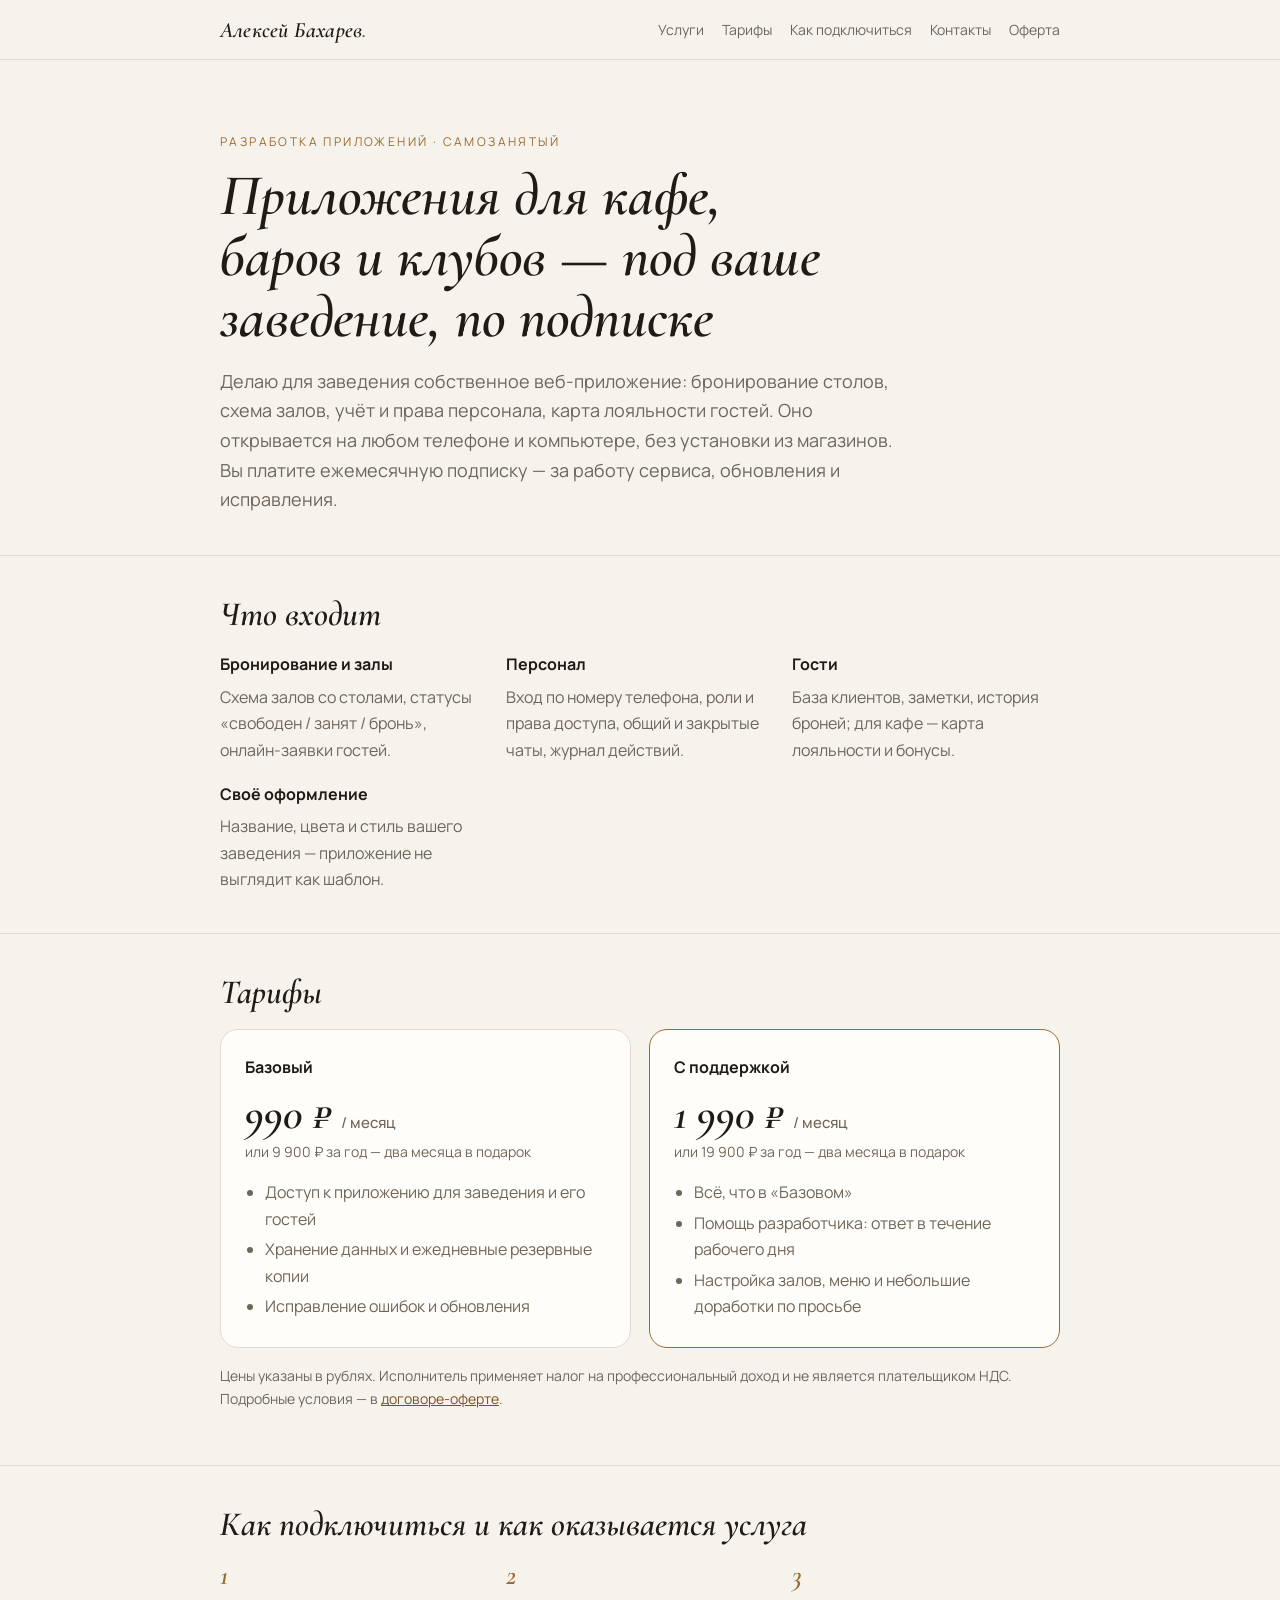
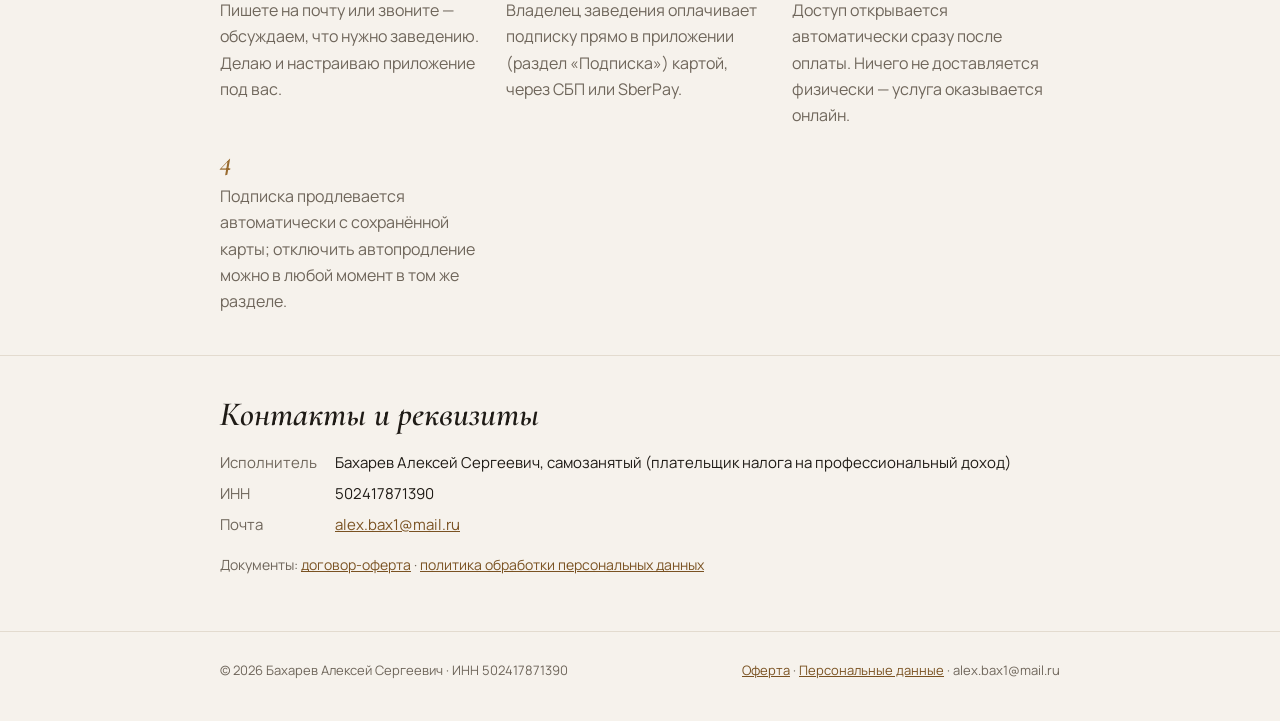
==== index.html @ c3f782e9 "Сайт: услуги, тарифы, оферта, персональные данные" ====
<!doctype html>
<html lang="ru">
<head>
<meta charset="utf-8">
<meta name="viewport" content="width=device-width,initial-scale=1,viewport-fit=cover">
<title>Бахарев Алексей Сергеевич — приложения для заведений</title>
<meta name="description" content="Индивидуальные веб-приложения для кафе, баров и клубов по подписке: бронирование столов, учёт персонала, карта лояльности.">
<link rel="preconnect" href="https://fonts.googleapis.com"><link rel="preconnect" href="https://fonts.gstatic.com" crossorigin>
<link rel="stylesheet" href="https://fonts.googleapis.com/css2?family=Cormorant+Garamond:ital,wght@1,600&family=Manrope:wght@400;500;700&display=swap">
<link rel="stylesheet" href="style.css">
</head>
<body>
<header class="top"><div class="wrap">
  <a class="mark" href="./">Алексей Бахарев<span>.</span></a>
  <nav class="links"><a href="#uslugi">Услуги</a><a href="#tarify">Тарифы</a><a href="#kak">Как подключиться</a><a href="#kontakty">Контакты</a><a href="oferta.html">Оферта</a></nav>
</div></header>

<main>
<div class="wrap hero">
  <div class="eyebrow">Разработка приложений · самозанятый</div>
  <h1>Приложения для кафе, баров и клубов — под ваше заведение, по подписке</h1>
  <p class="lead">Делаю для заведения собственное веб-приложение: бронирование столов, схема залов, учёт и права персонала, карта лояльности гостей. Оно открывается на любом телефоне и компьютере, без установки из магазинов. Вы платите ежемесячную подписку — за работу сервиса, обновления и исправления.</p>
</div>

<section id="uslugi"><div class="wrap">
  <h2>Что входит</h2>
  <div class="grid">
    <div class="item"><h3>Бронирование и залы</h3><p>Схема залов со столами, статусы «свободен / занят / бронь», онлайн-заявки гостей.</p></div>
    <div class="item"><h3>Персонал</h3><p>Вход по номеру телефона, роли и права доступа, общий и закрытые чаты, журнал действий.</p></div>
    <div class="item"><h3>Гости</h3><p>База клиентов, заметки, история броней; для кафе — карта лояльности и бонусы.</p></div>
    <div class="item"><h3>Своё оформление</h3><p>Название, цвета и стиль вашего заведения — приложение не выглядит как шаблон.</p></div>
  </div>
</div></section>

<section id="tarify"><div class="wrap">
  <h2>Тарифы</h2>
  <div class="plans">
    <div class="plan">
      <h3>Базовый</h3>
      <div class="price">990 ₽ <small>/ месяц</small></div>
      <div class="note" style="margin-top:0">или 9 900 ₽ за год — два месяца в подарок</div>
      <ul><li>Доступ к приложению для заведения и его гостей</li><li>Хранение данных и ежедневные резервные копии</li><li>Исправление ошибок и обновления</li></ul>
    </div>
    <div class="plan main">
      <h3>С поддержкой</h3>
      <div class="price">1 990 ₽ <small>/ месяц</small></div>
      <div class="note" style="margin-top:0">или 19 900 ₽ за год — два месяца в подарок</div>
      <ul><li>Всё, что в «Базовом»</li><li>Помощь разработчика: ответ в течение рабочего дня</li><li>Настройка залов, меню и небольшие доработки по просьбе</li></ul>
    </div>
  </div>
  <p class="note">Цены указаны в рублях. Исполнитель применяет налог на профессиональный доход и не является плательщиком НДС. Подробные условия — в <a href="oferta.html">договоре-оферте</a>.</p>
</div></section>

<section id="kak"><div class="wrap">
  <h2>Как подключиться и как оказывается услуга</h2>
  <div class="grid">
    <div class="item"><span class="num">1</span><p>Пишете на почту или звоните — обсуждаем, что нужно заведению. Делаю и настраиваю приложение под вас.</p></div>
    <div class="item"><span class="num">2</span><p>Владелец заведения оплачивает подписку прямо в приложении (раздел «Подписка») картой, через СБП или SberPay.</p></div>
    <div class="item"><span class="num">3</span><p>Доступ открывается автоматически сразу после оплаты. Ничего не доставляется физически — услуга оказывается онлайн.</p></div>
    <div class="item"><span class="num">4</span><p>Подписка продлевается автоматически с сохранённой карты; отключить автопродление можно в любой момент в том же разделе.</p></div>
  </div>
</div></section>

<section id="kontakty"><div class="wrap">
  <h2>Контакты и реквизиты</h2>
  <dl class="req">
    <dt>Исполнитель</dt><dd>Бахарев Алексей Сергеевич, самозанятый (плательщик налога на профессиональный доход)</dd>
    <dt>ИНН</dt><dd>502417871390</dd>
    <dt>Почта</dt><dd><a href="mailto:alex.bax1@mail.ru">alex.bax1@mail.ru</a></dd>
    
    
  </dl>
  <p class="note">Документы: <a href="oferta.html">договор-оферта</a> · <a href="politika.html">политика обработки персональных данных</a></p>
</div></section>
</main>

<footer><div class="wrap"><span>© 2026 Бахарев Алексей Сергеевич · ИНН 502417871390</span><span><a href="oferta.html">Оферта</a> · <a href="politika.html">Персональные данные</a> · alex.bax1@mail.ru</span></div></footer>
</body>
</html>
---- style.css ----
/* Витрина разработчика: строгий тёмный графит, «шампань», заголовки с засечками. */
:root{
  --bg:#121212;--bg2:#181716;--line:#2c2925;--ink:#ece6dc;--mut:#9b9388;--accent:#d8b98a;--accent2:#f0dcb8;
  --serif:"Cormorant Garamond",Georgia,"Times New Roman",serif;--sans:"Manrope","Segoe UI",system-ui,sans-serif;
  color-scheme:dark}
@media (prefers-color-scheme:light){:root{--bg:#f6f2ec;--bg2:#fffdf9;--line:#e3dbcf;--ink:#1f1b16;--mut:#6f665b;--accent:#9a6b2f;--accent2:#7a5222;color-scheme:light}}
*{box-sizing:border-box}
html{scroll-behavior:smooth}
body{margin:0;background:var(--bg);color:var(--ink);font:16px/1.65 var(--sans);-webkit-font-smoothing:antialiased}
.wrap{max-width:880px;margin:0 auto;padding-left:max(20px,env(safe-area-inset-left,0px));padding-right:max(20px,env(safe-area-inset-right,0px))}
a{color:var(--accent2)}
header.top{border-bottom:1px solid var(--line)}
header.top .wrap{display:flex;align-items:center;justify-content:space-between;gap:16px;padding-block:18px;flex-wrap:wrap}
.mark{font:600 italic 22px/1 var(--serif);letter-spacing:.01em;color:var(--ink);text-decoration:none}
.mark span{color:var(--accent)}
nav.links{display:flex;gap:18px;flex-wrap:wrap;font-size:14px}
nav.links a{color:var(--mut);text-decoration:none}nav.links a:hover{color:var(--ink)}
.hero{padding-block:72px 40px}
.eyebrow{font-size:12px;letter-spacing:.2em;text-transform:uppercase;color:var(--accent)}
h1{font:600 italic clamp(36px,6vw,58px)/1.05 var(--serif);margin:14px 0 18px;text-wrap:balance}
h2{font:600 italic 34px/1.1 var(--serif);margin:0 0 18px;text-wrap:balance}
h3{font-size:16px;margin:0 0 6px}
.lead{font-size:18px;color:var(--mut);max-width:62ch;margin:0}
section{padding-block:40px;border-top:1px solid var(--line)}
.grid{display:grid;grid-template-columns:repeat(auto-fit,minmax(240px,1fr));gap:18px}
.item{min-width:0}
.item p{margin:0;color:var(--mut)}
.num{font:600 italic 28px/1 var(--serif);color:var(--accent);display:block;margin-bottom:8px}
.plans{display:grid;grid-template-columns:repeat(auto-fit,minmax(260px,1fr));gap:18px}
.plan{border:1px solid var(--line);border-radius:18px;padding:24px;background:var(--bg2);min-width:0}
.plan.main{border-color:var(--accent)}
.price{font:600 italic 44px/1 var(--serif);margin:12px 0 4px}
.price small{font:500 15px var(--sans);color:var(--mut)}
.plan ul{margin:16px 0 0;padding-left:20px;color:var(--mut)}
.plan li{margin:4px 0}
.note{color:var(--mut);font-size:14px;margin-top:16px}
.req{display:grid;grid-template-columns:max-content 1fr;gap:6px 18px;font-size:15px}
.req dt{color:var(--mut)}.req dd{margin:0;min-width:0;overflow-wrap:anywhere}
.doc h2{margin-top:34px}.doc p,.doc li{max-width:72ch}.doc ol,.doc ul{padding-left:22px}
.doc .num-p{counter-reset:p}
footer{border-top:1px solid var(--line);padding-block:28px 40px;font-size:13px;color:var(--mut)}
footer .wrap{display:flex;flex-wrap:wrap;gap:8px 24px;justify-content:space-between}
.todo{background:#5a3b10;color:#ffd9a0;padding:2px 6px;border-radius:6px}
@media (prefers-reduced-motion:no-preference){.hero>*{animation:up .8s cubic-bezier(.2,.8,.2,1) both}.hero>*:nth-child(2){animation-delay:.08s}.hero>*:nth-child(3){animation-delay:.16s}}
@keyframes up{from{opacity:0;transform:translateY(12px)}to{opacity:1;transform:none}}
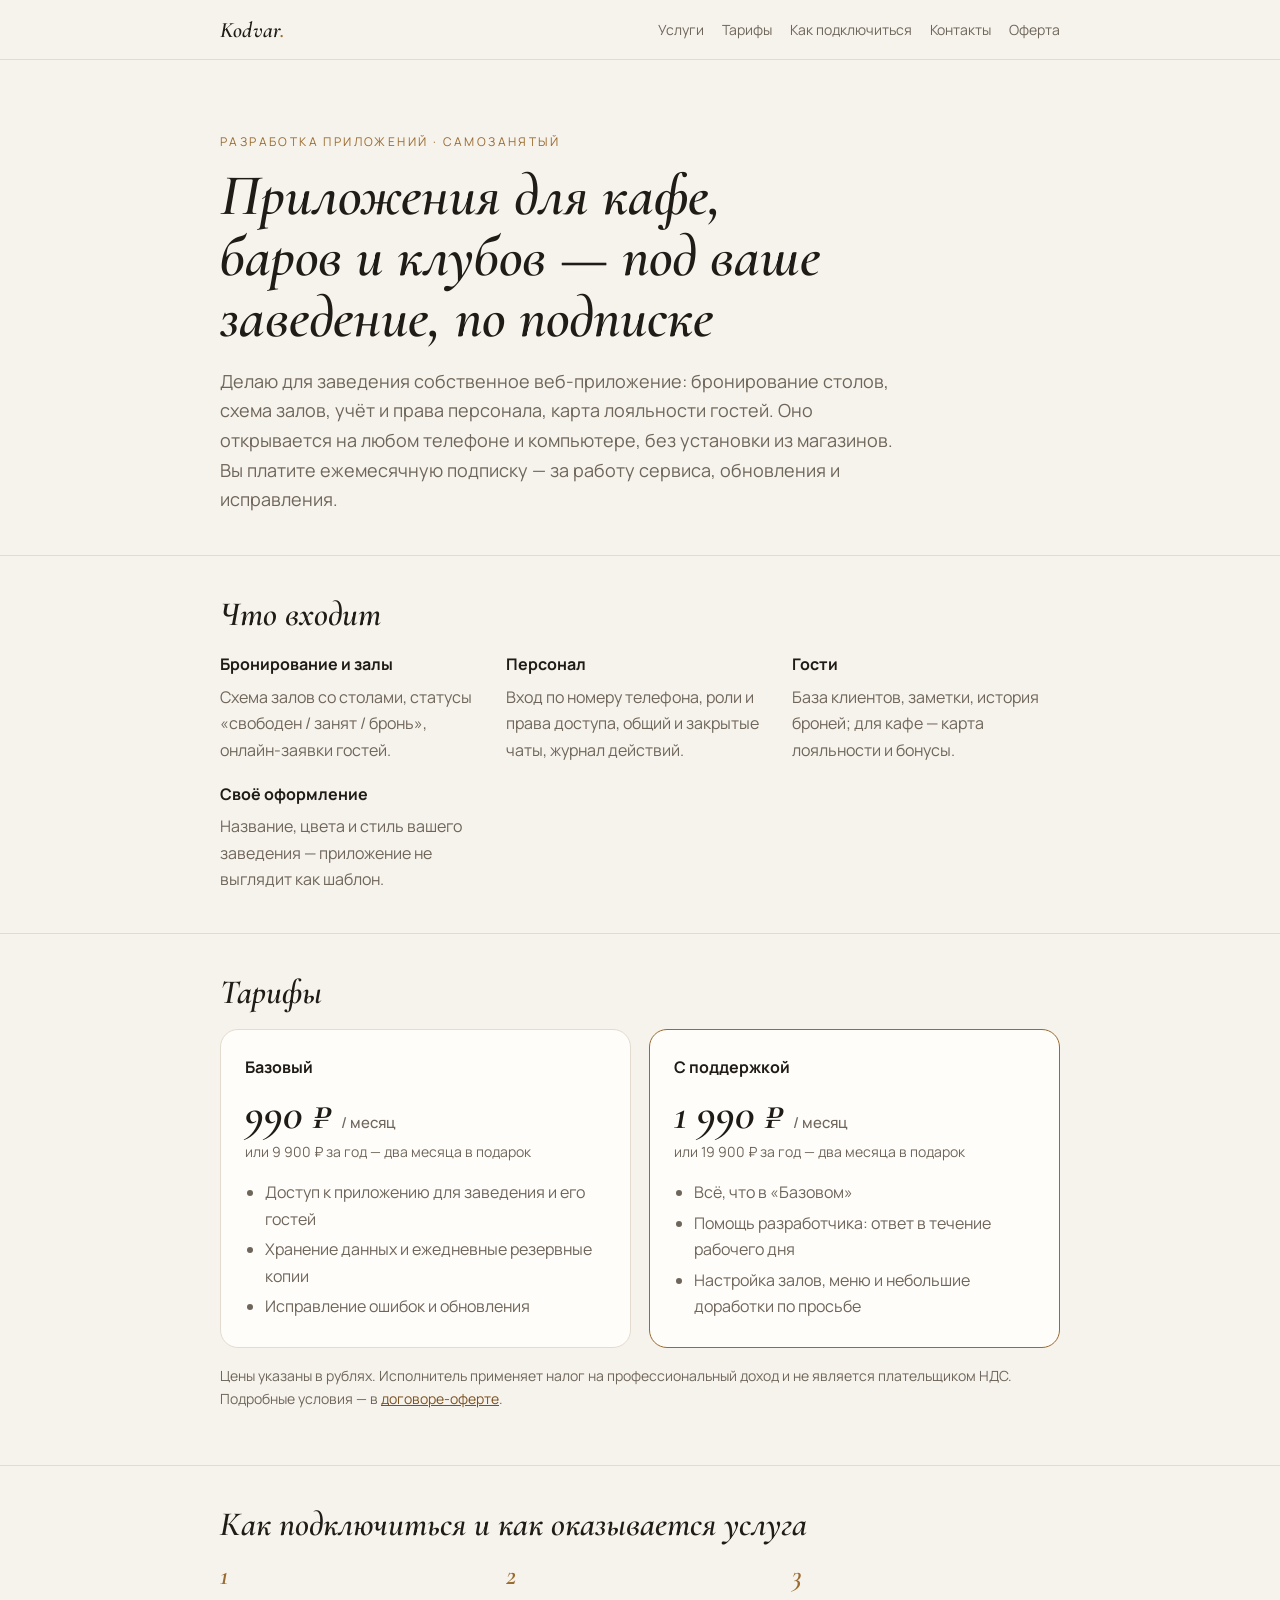
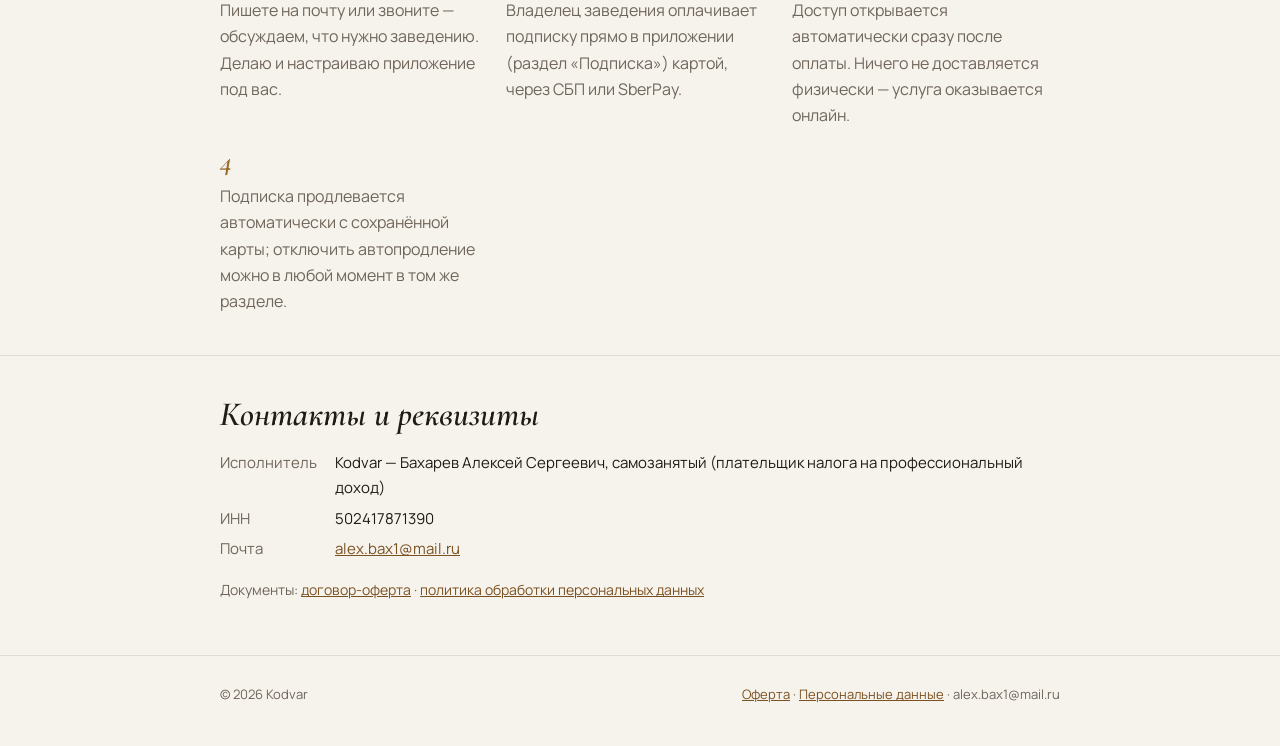
==== commit e01f77fe: "Сайт: бренд Kodvar вместо ФИО; ФИО и ИНН только в реквизитах Co-Authored-By: Claude Opus 5.5 <norepl" ====
--- a/index.html
+++ b/index.html
@@ -3,7 +3,7 @@
 <head>
 <meta charset="utf-8">
 <meta name="viewport" content="width=device-width,initial-scale=1,viewport-fit=cover">
-<title>Бахарев Алексей Сергеевич — приложения для заведений</title>
+<title>Kodvar — приложения для заведений</title>
 <meta name="description" content="Индивидуальные веб-приложения для кафе, баров и клубов по подписке: бронирование столов, учёт персонала, карта лояльности.">
 <link rel="preconnect" href="https://fonts.googleapis.com"><link rel="preconnect" href="https://fonts.gstatic.com" crossorigin>
 <link rel="stylesheet" href="https://fonts.googleapis.com/css2?family=Cormorant+Garamond:ital,wght@1,600&family=Manrope:wght@400;500;700&display=swap">
@@ -11,7 +11,7 @@
 </head>
 <body>
 <header class="top"><div class="wrap">
-  <a class="mark" href="./">Алексей Бахарев<span>.</span></a>
+  <a class="mark" href="./">Kodvar<span>.</span></a>
   <nav class="links"><a href="#uslugi">Услуги</a><a href="#tarify">Тарифы</a><a href="#kak">Как подключиться</a><a href="#kontakty">Контакты</a><a href="oferta.html">Оферта</a></nav>
 </div></header>
 
@@ -64,7 +64,7 @@
 <section id="kontakty"><div class="wrap">
   <h2>Контакты и реквизиты</h2>
   <dl class="req">
-    <dt>Исполнитель</dt><dd>Бахарев Алексей Сергеевич, самозанятый (плательщик налога на профессиональный доход)</dd>
+    <dt>Исполнитель</dt><dd>Kodvar — Бахарев Алексей Сергеевич, самозанятый (плательщик налога на профессиональный доход)</dd>
     <dt>ИНН</dt><dd>502417871390</dd>
     <dt>Почта</dt><dd><a href="mailto:alex.bax1@mail.ru">alex.bax1@mail.ru</a></dd>
     
@@ -74,6 +74,6 @@
 </div></section>
 </main>
 
-<footer><div class="wrap"><span>© 2026 Бахарев Алексей Сергеевич · ИНН 502417871390</span><span><a href="oferta.html">Оферта</a> · <a href="politika.html">Персональные данные</a> · alex.bax1@mail.ru</span></div></footer>
+<footer><div class="wrap"><span>© 2026 Kodvar</span><span><a href="oferta.html">Оферта</a> · <a href="politika.html">Персональные данные</a> · alex.bax1@mail.ru</span></div></footer>
 </body>
 </html>
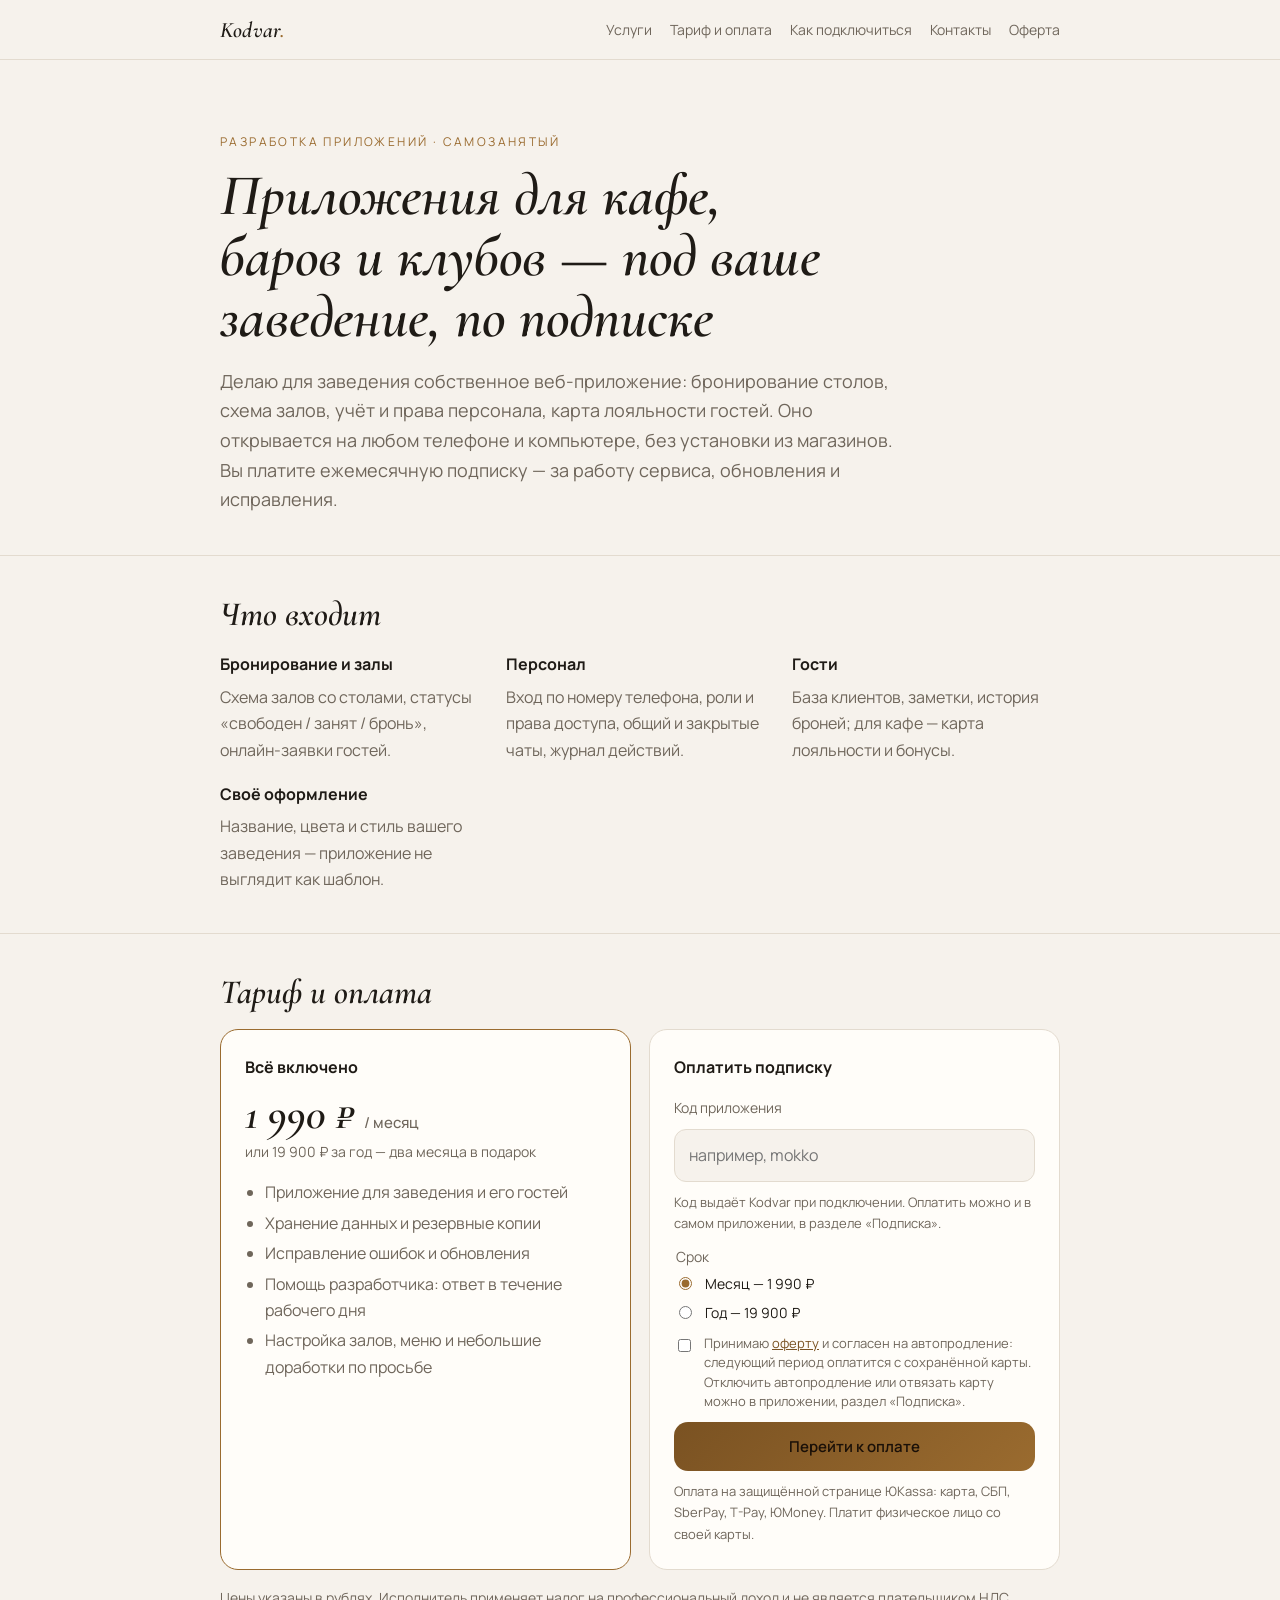
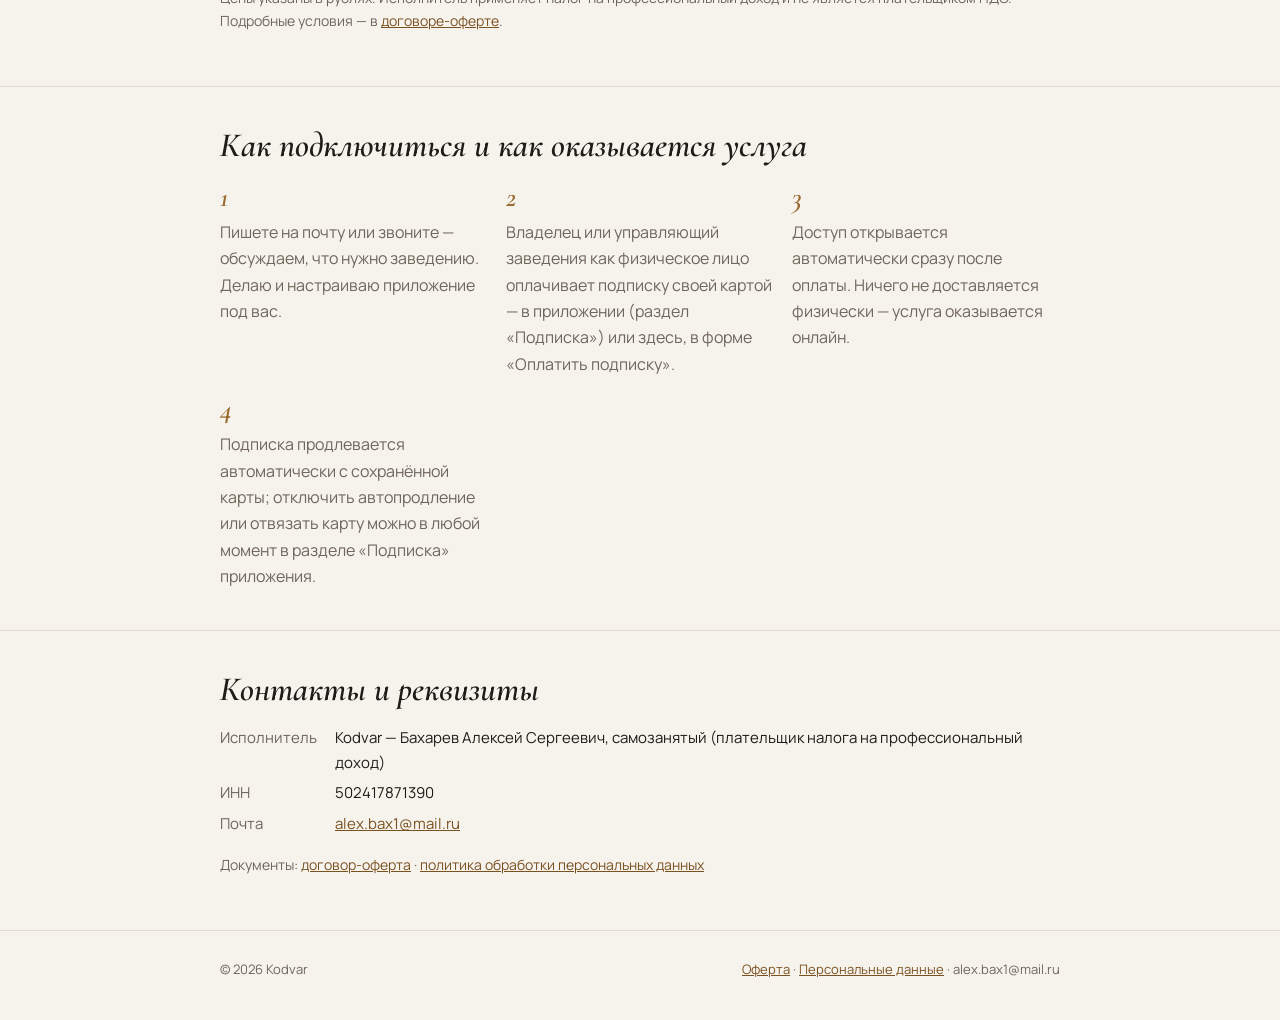
==== commit 08f950df: "Один тариф «Всё включено» 1 990 ₽ и форма оплаты подписки по коду приложения Co-Authored-By: Claude " ====
--- a/index.html
+++ b/index.html
@@ -12,7 +12,7 @@
 <body>
 <header class="top"><div class="wrap">
   <a class="mark" href="./">Kodvar<span>.</span></a>
-  <nav class="links"><a href="#uslugi">Услуги</a><a href="#tarify">Тарифы</a><a href="#kak">Как подключиться</a><a href="#kontakty">Контакты</a><a href="oferta.html">Оферта</a></nav>
+  <nav class="links"><a href="#uslugi">Услуги</a><a href="#tarify">Тариф и оплата</a><a href="#kak">Как подключиться</a><a href="#kontakty">Контакты</a><a href="oferta.html">Оферта</a></nav>
 </div></header>
 
 <main>
@@ -33,31 +33,51 @@
 </div></section>
 
 <section id="tarify"><div class="wrap">
-  <h2>Тарифы</h2>
+  <h2>Тариф и оплата</h2>
   <div class="plans">
-    <div class="plan">
-      <h3>Базовый</h3>
-      <div class="price">990 ₽ <small>/ месяц</small></div>
-      <div class="note" style="margin-top:0">или 9 900 ₽ за год — два месяца в подарок</div>
-      <ul><li>Доступ к приложению для заведения и его гостей</li><li>Хранение данных и ежедневные резервные копии</li><li>Исправление ошибок и обновления</li></ul>
-    </div>
     <div class="plan main">
-      <h3>С поддержкой</h3>
+      <h3>Всё включено</h3>
       <div class="price">1 990 ₽ <small>/ месяц</small></div>
       <div class="note" style="margin-top:0">или 19 900 ₽ за год — два месяца в подарок</div>
-      <ul><li>Всё, что в «Базовом»</li><li>Помощь разработчика: ответ в течение рабочего дня</li><li>Настройка залов, меню и небольшие доработки по просьбе</li></ul>
+      <ul><li>Приложение для заведения и его гостей</li><li>Хранение данных и резервные копии</li><li>Исправление ошибок и обновления</li><li>Помощь разработчика: ответ в течение рабочего дня</li><li>Настройка залов, меню и небольшие доработки по просьбе</li></ul>
     </div>
+    <form class="plan pay" id="payform" novalidate>
+      <h3>Оплатить подписку</h3>
+      <label for="pcode">Код приложения</label>
+      <input id="pcode" name="code" autocomplete="off" autocapitalize="off" spellcheck="false" placeholder="например, mokko" required>
+      <span class="hint">Код выдаёт Kodvar при подключении. Оплатить можно и в самом приложении, в разделе «Подписка».</span>
+      <fieldset><legend>Срок</legend>
+        <label class="opt"><input type="radio" name="period" value="month" checked> Месяц — 1 990 ₽</label>
+        <label class="opt"><input type="radio" name="period" value="year"> Год — 19 900 ₽</label>
+      </fieldset>
+      <label class="opt agree"><input type="checkbox" id="pagree" required><span>Принимаю <a href="oferta.html">оферту</a> и согласен на автопродление: следующий период оплатится с сохранённой карты. Отключить автопродление или отвязать карту можно в приложении, раздел «Подписка».</span></label>
+      <div class="err" id="perr" hidden></div>
+      <button type="submit" class="btn">Перейти к оплате</button>
+      <span class="hint">Оплата на защищённой странице ЮKassa: карта, СБП, SberPay, T-Pay, ЮMoney. Платит физическое лицо со своей карты.</span>
+    </form>
   </div>
   <p class="note">Цены указаны в рублях. Исполнитель применяет налог на профессиональный доход и не является плательщиком НДС. Подробные условия — в <a href="oferta.html">договоре-оферте</a>.</p>
 </div></section>
+<script>
+document.getElementById('payform').addEventListener('submit', e => {
+  e.preventDefault();
+  const code = document.getElementById('pcode').value.trim().toLowerCase();
+  const err = document.getElementById('perr');
+  const show = t => { err.textContent = t; err.hidden = false; };
+  if (!/^[a-z0-9-]{2,32}$/.test(code)) return show('Введите код приложения латиницей, например mokko.');
+  if (!document.getElementById('pagree').checked) return show('Отметьте согласие с офертой и автопродлением.');
+  const period = new FormData(e.target).get('period') === 'year' ? 'year' : 'month';
+  location.href = 'https://pay.kodvar.ru/pay/' + encodeURIComponent(code) + '?plan=basic&period=' + period;
+});
+</script>
 
 <section id="kak"><div class="wrap">
   <h2>Как подключиться и как оказывается услуга</h2>
   <div class="grid">
     <div class="item"><span class="num">1</span><p>Пишете на почту или звоните — обсуждаем, что нужно заведению. Делаю и настраиваю приложение под вас.</p></div>
-    <div class="item"><span class="num">2</span><p>Владелец заведения оплачивает подписку прямо в приложении (раздел «Подписка») картой, через СБП или SberPay.</p></div>
+    <div class="item"><span class="num">2</span><p>Владелец или управляющий заведения как физическое лицо оплачивает подписку своей картой — в приложении (раздел «Подписка») или здесь, в форме «Оплатить подписку».</p></div>
     <div class="item"><span class="num">3</span><p>Доступ открывается автоматически сразу после оплаты. Ничего не доставляется физически — услуга оказывается онлайн.</p></div>
-    <div class="item"><span class="num">4</span><p>Подписка продлевается автоматически с сохранённой карты; отключить автопродление можно в любой момент в том же разделе.</p></div>
+    <div class="item"><span class="num">4</span><p>Подписка продлевается автоматически с сохранённой карты; отключить автопродление или отвязать карту можно в любой момент в разделе «Подписка» приложения.</p></div>
   </div>
 </div></section>
 
--- a/style.css
+++ b/style.css
@@ -22,11 +22,11 @@
 h3{font-size:16px;margin:0 0 6px}
 .lead{font-size:18px;color:var(--mut);max-width:62ch;margin:0}
 section{padding-block:40px;border-top:1px solid var(--line)}
-.grid{display:grid;grid-template-columns:repeat(auto-fit,minmax(240px,1fr));gap:18px}
+.grid{display:grid;grid-template-columns:repeat(auto-fit,minmax(min(100%,240px),1fr));gap:18px}
 .item{min-width:0}
 .item p{margin:0;color:var(--mut)}
 .num{font:600 italic 28px/1 var(--serif);color:var(--accent);display:block;margin-bottom:8px}
-.plans{display:grid;grid-template-columns:repeat(auto-fit,minmax(260px,1fr));gap:18px}
+.plans{display:grid;grid-template-columns:repeat(auto-fit,minmax(min(100%,260px),1fr));gap:18px}
 .plan{border:1px solid var(--line);border-radius:18px;padding:24px;background:var(--bg2);min-width:0}
 .plan.main{border-color:var(--accent)}
 .price{font:600 italic 44px/1 var(--serif);margin:12px 0 4px}
@@ -43,3 +43,18 @@
 .todo{background:#5a3b10;color:#ffd9a0;padding:2px 6px;border-radius:6px}
 @media (prefers-reduced-motion:no-preference){.hero>*{animation:up .8s cubic-bezier(.2,.8,.2,1) both}.hero>*:nth-child(2){animation-delay:.08s}.hero>*:nth-child(3){animation-delay:.16s}}
 @keyframes up{from{opacity:0;transform:translateY(12px)}to{opacity:1;transform:none}}
+/* форма оплаты */
+.pay{display:flex;flex-direction:column;gap:10px}
+.pay label{font-size:14px;color:var(--mut)}
+.pay input[type=text],.pay input:not([type]){width:100%;font:inherit;color:var(--ink);background:var(--bg);border:1px solid var(--line);border-radius:12px;padding:12px 14px}
+.pay input:focus-visible,.pay .btn:focus-visible{outline:2px solid var(--accent);outline-offset:2px}
+.pay fieldset{border:0;margin:0;padding:0;display:flex;flex-direction:column;gap:6px}
+.pay legend{font-size:14px;color:var(--mut);margin-bottom:4px}
+.pay .opt{display:flex;min-width:0;gap:10px;align-items:flex-start;color:var(--ink);cursor:pointer}
+.pay .opt input{margin-top:5px;accent-color:var(--accent)}
+.pay .agree{font-size:13px;color:var(--mut);line-height:1.5}
+.pay .hint{font-size:13px;color:var(--mut)}
+.pay .err{font-size:14px;color:#e4574c}
+.btn{font:600 15px var(--sans);border:0;border-radius:14px;padding:14px 20px;cursor:pointer;color:#1a1008;background:linear-gradient(135deg,var(--accent2),var(--accent))}
+.btn:hover{filter:brightness(1.05)}
+.pay .opt span{min-width:0;overflow-wrap:anywhere}
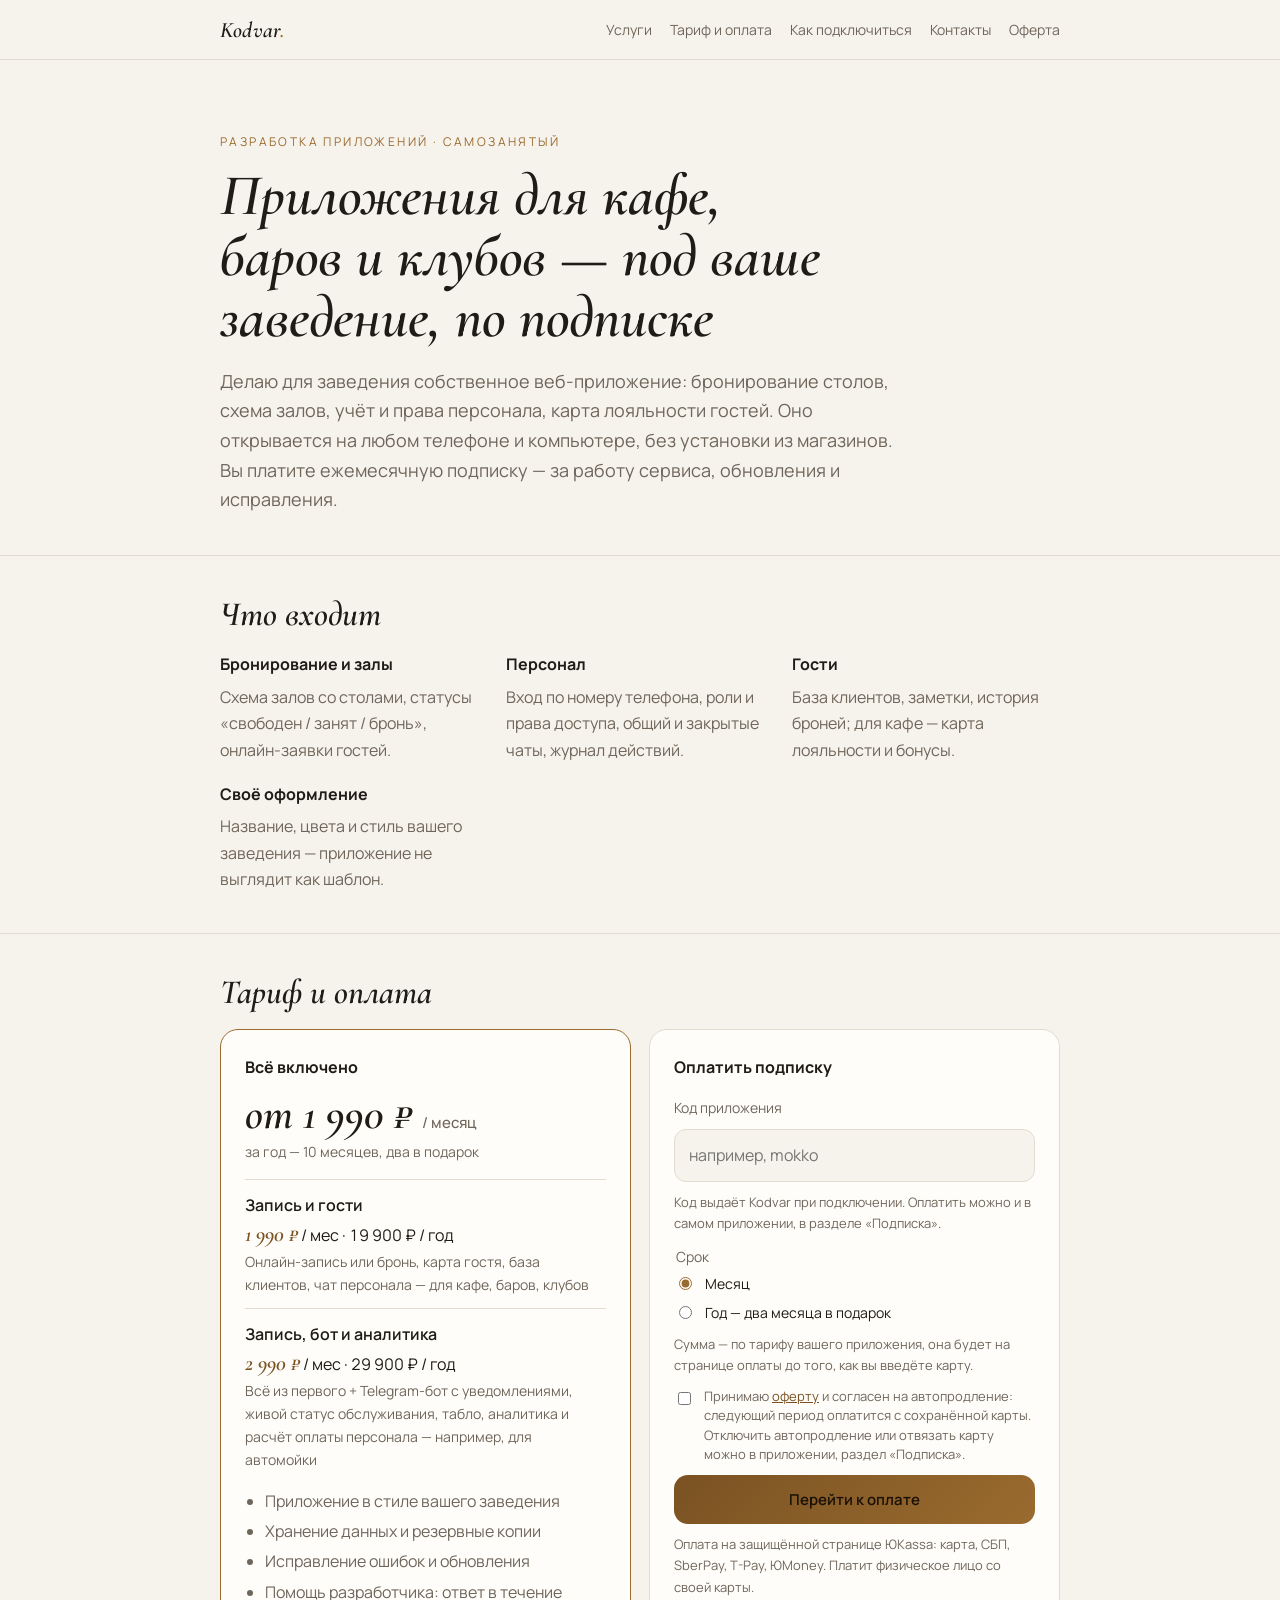
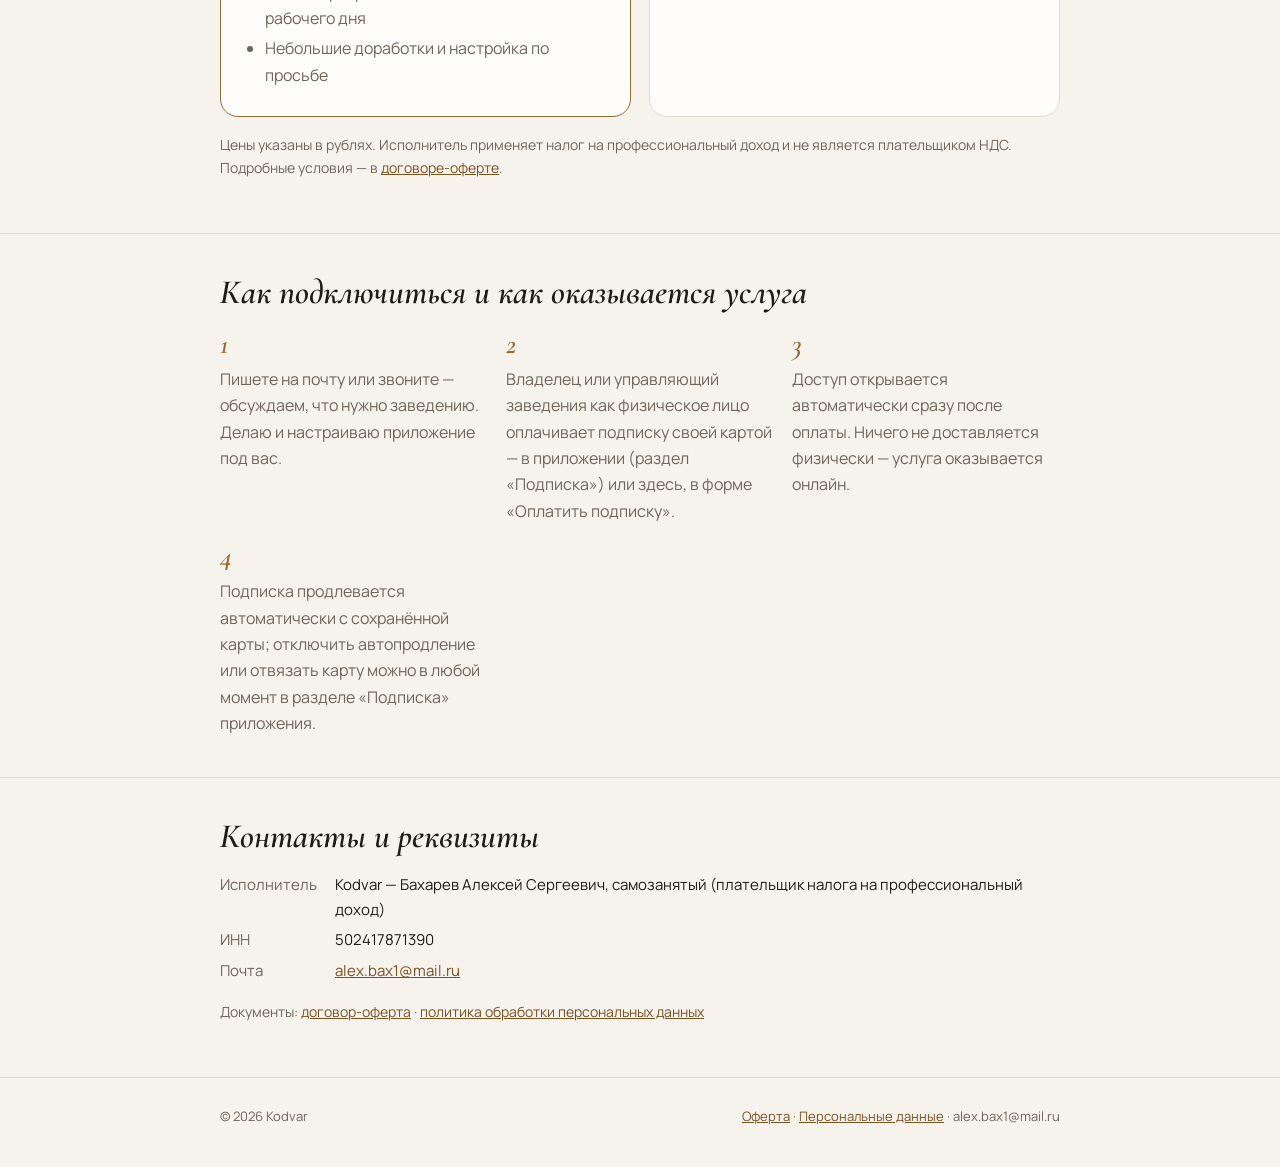
==== commit 6df27bce: "Тариф: от 1 990 ₽ — два уровня приложений (1 990 и 2 990 ₽), сумма по приложению на странице оплаты " ====
--- a/index.html
+++ b/index.html
@@ -37,9 +37,13 @@
   <div class="plans">
     <div class="plan main">
       <h3>Всё включено</h3>
-      <div class="price">1 990 ₽ <small>/ месяц</small></div>
-      <div class="note" style="margin-top:0">или 19 900 ₽ за год — два месяца в подарок</div>
-      <ul><li>Приложение для заведения и его гостей</li><li>Хранение данных и резервные копии</li><li>Исправление ошибок и обновления</li><li>Помощь разработчика: ответ в течение рабочего дня</li><li>Настройка залов, меню и небольшие доработки по просьбе</li></ul>
+      <div class="price">от 1 990 ₽ <small>/ месяц</small></div>
+      <div class="note" style="margin-top:0">за год — 10 месяцев, два в подарок</div>
+      <dl class="levels">
+        <div><dt>Запись и гости</dt><dd><b>1 990 ₽</b> / мес · 19 900 ₽ / год</dd><dd class="what">Онлайн-запись или бронь, карта гостя, база клиентов, чат персонала — для кафе, баров, клубов</dd></div>
+        <div><dt>Запись, бот и аналитика</dt><dd><b>2 990 ₽</b> / мес · 29 900 ₽ / год</dd><dd class="what">Всё из первого + Telegram-бот с уведомлениями, живой статус обслуживания, табло, аналитика и расчёт оплаты персонала — например, для автомойки</dd></div>
+      </dl>
+      <ul><li>Приложение в стиле вашего заведения</li><li>Хранение данных и резервные копии</li><li>Исправление ошибок и обновления</li><li>Помощь разработчика: ответ в течение рабочего дня</li><li>Небольшие доработки и настройка по просьбе</li></ul>
     </div>
     <form class="plan pay" id="payform" novalidate>
       <h3>Оплатить подписку</h3>
@@ -47,9 +51,10 @@
       <input id="pcode" name="code" autocomplete="off" autocapitalize="off" spellcheck="false" placeholder="например, mokko" required>
       <span class="hint">Код выдаёт Kodvar при подключении. Оплатить можно и в самом приложении, в разделе «Подписка».</span>
       <fieldset><legend>Срок</legend>
-        <label class="opt"><input type="radio" name="period" value="month" checked> Месяц — 1 990 ₽</label>
-        <label class="opt"><input type="radio" name="period" value="year"> Год — 19 900 ₽</label>
+        <label class="opt"><input type="radio" name="period" value="month" checked><span>Месяц</span></label>
+        <label class="opt"><input type="radio" name="period" value="year"><span>Год — два месяца в подарок</span></label>
       </fieldset>
+      <span class="hint">Сумма — по тарифу вашего приложения, она будет на странице оплаты до того, как вы введёте карту.</span>
       <label class="opt agree"><input type="checkbox" id="pagree" required><span>Принимаю <a href="oferta.html">оферту</a> и согласен на автопродление: следующий период оплатится с сохранённой карты. Отключить автопродление или отвязать карту можно в приложении, раздел «Подписка».</span></label>
       <div class="err" id="perr" hidden></div>
       <button type="submit" class="btn">Перейти к оплате</button>
--- a/style.css
+++ b/style.css
@@ -58,3 +58,10 @@
 .btn{font:600 15px var(--sans);border:0;border-radius:14px;padding:14px 20px;cursor:pointer;color:#1a1008;background:linear-gradient(135deg,var(--accent2),var(--accent))}
 .btn:hover{filter:brightness(1.05)}
 .pay .opt span{min-width:0;overflow-wrap:anywhere}
+/* два уровня цены в карточке тарифа */
+.levels{margin:16px 0 0;display:flex;flex-direction:column;gap:12px}
+.levels div{border-top:1px solid var(--line);padding-top:12px;min-width:0}
+.levels dt{font-weight:600;color:var(--ink)}
+.levels dd{margin:2px 0 0;color:var(--ink);font-variant-numeric:tabular-nums}
+.levels dd b{font:600 italic 22px/1.2 var(--serif);color:var(--accent2)}
+.levels dd.what{color:var(--mut);font-size:14px}
